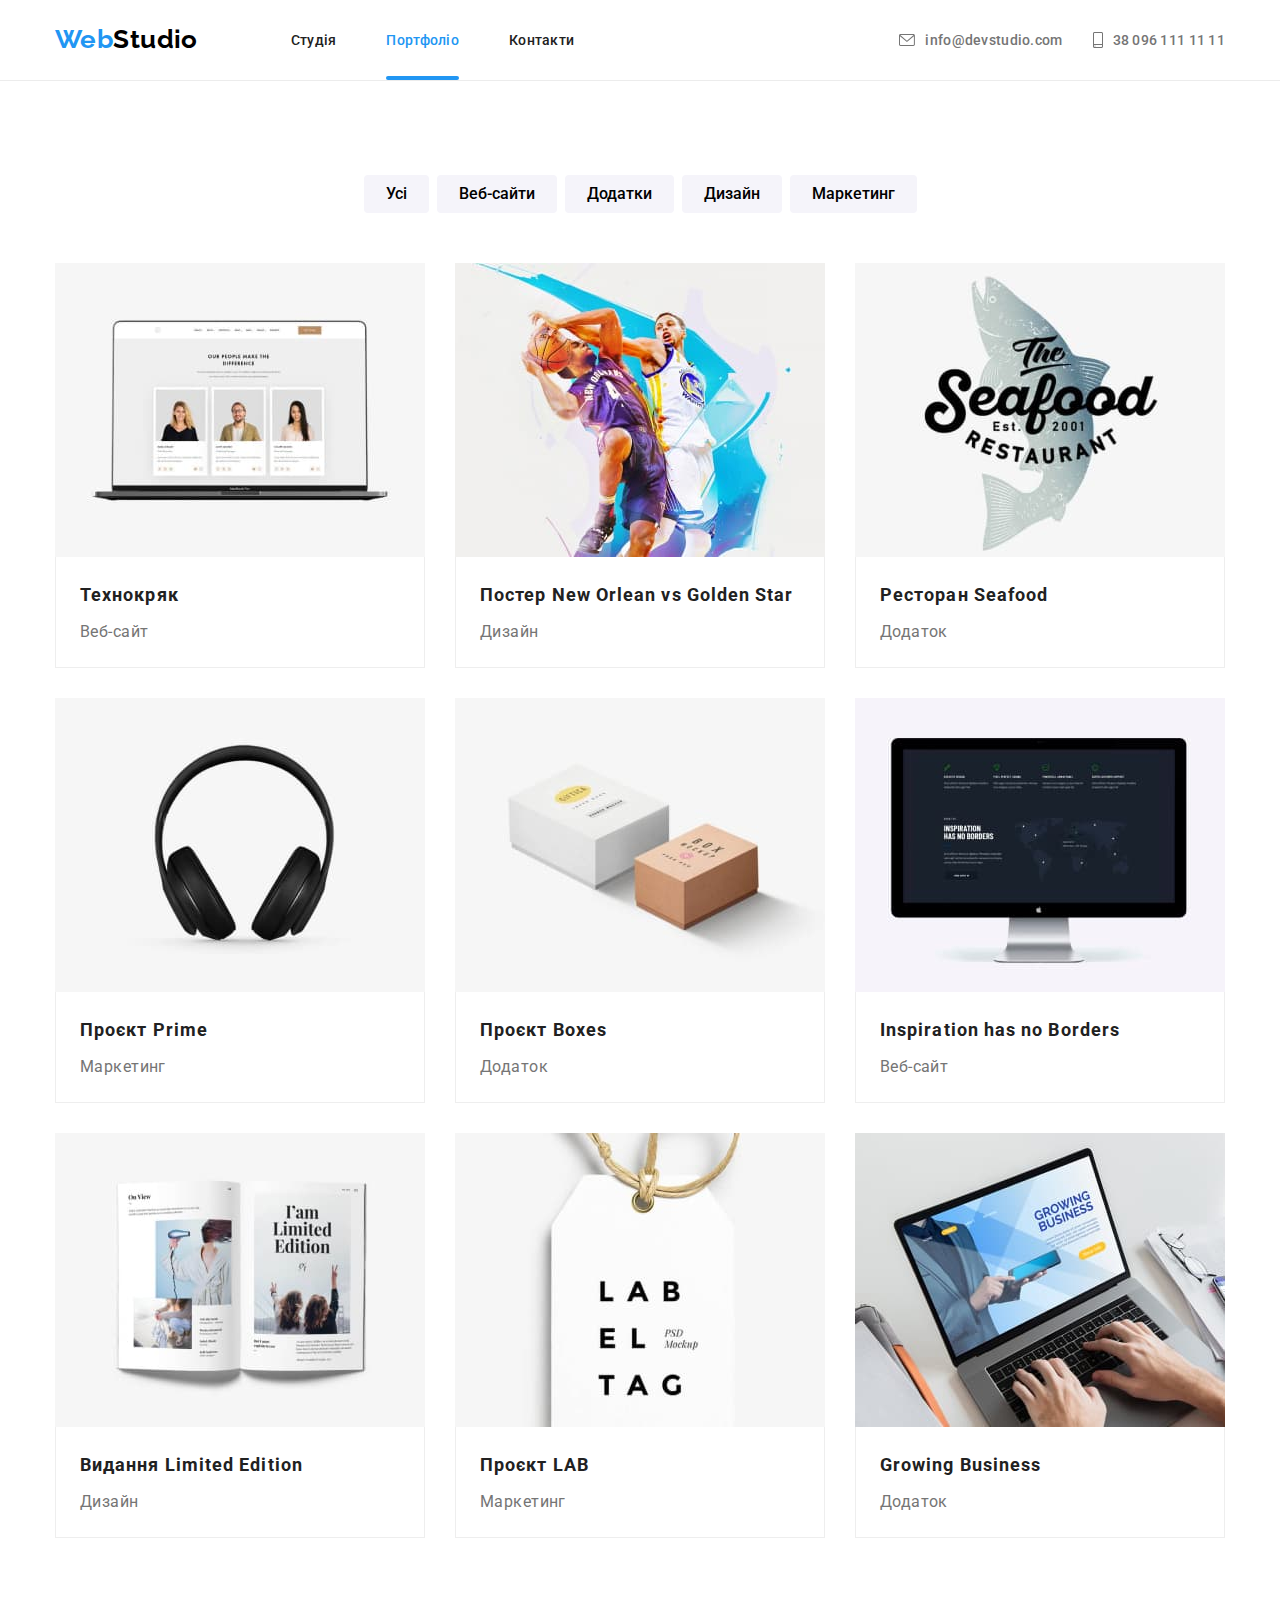
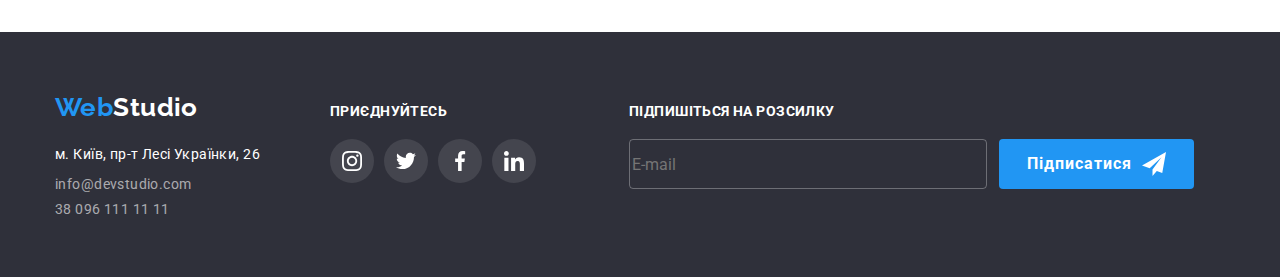
==== portfolio.html @ 1cabe2da "Initial commit" ====
<!DOCTYPE html>
<html lang="uk">
<head>
    <meta charset="UTF-8">
    <meta http-equiv="X-UA-Compatible" content="IE=edge">
    <meta name="viewport" content="width=device-width, initial-scale=1.0">
    <title>Портфоліо</title>
    <link rel="preconnect" href="https://fonts.googleapis.com" />
    <link rel="preconnect" href="https://fonts.gstatic.com" crossorigin />
    <link href="https://fonts.googleapis.com/css2?family=Raleway:wght@700&family=Roboto:wght@400;500;700;900&display=swap" rel="stylesheet" />
    <link rel="stylesheet" href="https://cdnjs.cloudflare.com/ajax/libs/modern-normalize/1.1.0/modern-normalize.css" integrity="sha512-Y0MM+V6ymRKN2zStTqzQ227DWhhp4Mzdo6gnlRnuaNCbc+YN/ZH0sBCLTM4M0oSy9c9VKiCvd4Jk44aCLrNS5Q==" crossorigin="anonymous" referrerpolicy="no-referrer" />
    <link rel="stylesheet" href="./css/styles.css" />
</head>
<body>
    <header class="header">
        <div class="container link-item">
            
            <nav class="nav">
            <a class="text" href="/"><span class="web">Web</span>Studio</a>
            <ul class="header-container">
                <li class="item"><a class="header-nav-link" href="./index.html">Студія</a>
        </li>
                <li class="item">
                    <div class="position-header">
                 <a class="header-nav-link  courrent" href="./portfolio.html">
                 Портфоліо
                 </a>
             </div>
                </li>
                <li class="item">
                 <a class="header-nav-link" href="#">
                    Контакти
                 </a>
            </li>
            </ul>
            </nav>
        
            <ul class="link-item contacts-flex">
                <li>
                <a class="contacts" href="mailto:info@devstudio.com"><svg class="header-icon" width="16" height="12">
                    <use href="./images/icons.svg#icon-envelope"></use>
                </svg> info@devstudio.com</a>
            </li>
            <li>
                <a class="contacts" href="tel:+380961111111"><svg class="header-icon" width="10"  height="16">
                    <use href="./images/icons.svg#icon-smartphone"></use>
                </svg> 38 096 111 11 11</a>
            </li>
            </ul>
        </div>
    </header>
<main>
    <section class="section">
        <div class="container">
<h1 hidden>Портфоліо</h1>
<ul class="button-list">
    <li>
        <button class="button-portfolio" type="button">
            Усі </button>
    </li>
    
    <li>
        <button class="button-portfolio" type="button">
            Веб-сайти </button>
    </li>
    
    <li>
        <button class="button-portfolio" type="button">
            Додатки </button>
    </li>

    <li>
        <button class="button-portfolio" type="button">
            Дизайн </button>
    </li>
    
    <li>
        <button class="button-portfolio" type="button">
            Маркетинг </button>
    </li>
</ul>
    
<ul class="portt">

    <li class="item-portfolio">
        <a class="item-portfolio-link" href="">
            <div class="portfolio-thumb">
        <img src="./images/port1.jpg" alt="Технокряк"  width=370  height="294">
        <p class="overlay">Ресурс пропонує комплексні пропозиції з різним рівнем функціоналу та
            сервісів. Все це дозволить відвідувачу отримати
            вичерпні відомості про компанію чи приватну особу.</p>        
    </div>
<div class="img-port">
            <h2 class="portfolio-title">Технокряк</h2>
            <p class="portfolio-paragraf">Веб-сайт</p>
</div>
        </a>
    </li>

    <li class="item-portfolio">
        <div class="portfolio-thumb">
        <a class="item-portfolio-link" href="">
        <img src="./images/port2.jpg" alt="Постер New Orlean vs Golden Star"  width=370  height="294">
        <p class="overlay">Ресурс пропонує комплексні пропозиції з різним рівнем функціоналу та
            сервісів. Все це дозволить відвідувачу отримати
            вичерпні відомості про компанію чи приватну особу.</p>        
    </div>
        <div class="img-port">
        <h2 class="portfolio-title">Постер New Orlean vs Golden Star</h2>
        <p class="portfolio-paragraf">Дизайн</p>
        </div>
    </a>
    </li>
    
    <li class="item-portfolio">
        <div class="portfolio-thumb">
        <a class="item-portfolio-link" href="">
        <img src="./images/port3.jpg" alt="Ресторан Seafood"  width=370  height="294">
        <p class="overlay">Ресурс пропонує комплексні пропозиції з різним рівнем функціоналу та
            сервісів. Все це дозволить відвідувачу отримати
            вичерпні відомості про компанію чи приватну особу.</p>        
    </div>
        <div class="img-port">
        <h2 class="portfolio-title">Ресторан Seafood</h2>
        <p class="portfolio-paragraf">Додаток</p>
    </div>
</a>
</li>
    <li class="item-portfolio">
        <div class="portfolio-thumb">
        <a class="item-portfolio-link" href="">
        <img src="./images/port4.jpg" alt="Проєкт Prime"  width=370  height="294">
        <p class="overlay">Ресурс пропонує комплексні пропозиції з різним рівнем функціоналу та
            сервісів. Все це дозволить відвідувачу отримати
            вичерпні відомості про компанію чи приватну особу. </p>        
    </div>
        <div class="img-port">
        <h2 class="portfolio-title">Проєкт Prime</h2>
        <p class="portfolio-paragraf">Маркетинг</p>
    </div>
        </a>
    </li>
    <li class="item-portfolio">
        <div class="portfolio-thumb">
        <a class="item-portfolio-link" href="">
        <img src="./images/port5.jpg" alt="Проєкт Boxes"  width=370  height="294">
        <p class="overlay">Ресурс пропонує комплексні пропозиції з різним рівнем функціоналу та
            сервісів. Все це дозволить відвідувачу отримати
            вичерпні відомості про компанію чи приватну особу. </p>        
    </div>
        <div class="img-port">
        <h2 class="portfolio-title">Проєкт Boxes</h2>
        <p class="portfolio-paragraf">Додаток</p>
    </div>
        </a>
    </li>
    <li class="item-portfolio">
        <div class="portfolio-thumb">
        <a class="item-portfolio-link" href="">
        <img src="./images/port6.jpg" alt="Inspiration has no Borders"  width=370  height="294">
        <p class="overlay">Ресурс пропонує комплексні пропозиції з різним рівнем функціоналу та
            сервісів. Все це дозволить відвідувачу отримати
            вичерпні відомості про компанію чи приватну особу.</p>        
    </div>
        <div class="img-port">
        <h2 class="portfolio-title">Inspiration has no Borders</h2>
        <p class="portfolio-paragraf">Веб-сайт</p>
</div>
</a>
    </li>
    <li class="item-portfolio">
        <div class="portfolio-thumb">
        <a class="item-portfolio-link" href="">
        <img src="./images/port7.jpg" alt="Видання Limited Edition"  width=370  height="294">
        <p class="overlay">Ресурс пропонує комплексні пропозиції з різним рівнем функціоналу та
            сервісів. Все це дозволить відвідувачу отримати
            вичерпні відомості про компанію чи приватну особу.</p>        
    </div>
        <div class="img-port">
        <h2 class="portfolio-title">Видання Limited Edition</h2>
        <p class="portfolio-paragraf">Дизайн</p>
        </div>
        </a>
    </li>
    <li class="item-portfolio">
        <div class="portfolio-thumb">
        <a class="item-portfolio-link" href="">
        <img src="./images/port8.jpg" alt="Проєкт LAB"  width=370  height="294">
        <div class="overlay">Ресурс пропонує комплексні пропозиції з різним рівнем функціоналу та
            сервісів. Все це дозволить відвідувачу отримати
            вичерпні відомості про компанію чи приватну особу.</div>        
    </div>
        <div class="img-port">
        <h2 class="portfolio-title">Проєкт LAB</h2>
        <p class="portfolio-paragraf">Маркетинг</p>
        </div>
        </a>
    </li>
    <li class="item-portfolio">
        <div class="portfolio-thumb">
        <a class="item-portfolio-link" href="">
        <img src="./images/port9.jpg" alt="Growing Business"  width=370  height="294">
        <p class="overlay">Ресурс пропонує комплексні пропозиції з різним рівнем функціоналу та
            сервісів. Все це дозволить відвідувачу отримати
            вичерпні відомості про компанію чи приватну особу.</p>        
    </div>
        <div class="img-port">
        <h2 class="portfolio-title">Growing Business</h2>
        <p class="portfolio-paragraf">Додаток</p>
        </div>
        </a>
    </li>
</ul>
</div>
    </section>

</main>
<footer class="footer-fon">
    <div class="container foter-container">
    <div class="address-wrap">
    <a href="/" class=logo-footer>
        <span class="web">Web</span><span class="studio-white">Studio</span>
    </a>
    <address>

        <ul>
            <li class="item-footer">
                <a class="footer-google" href="https://goo.gl/maps/ibuLNQxGVC2uv8bN8">м. Київ, пр-т Лесі Українки, 26</a>
            </li>
            <li class="item-footer">
                <a class="footer-text" href="mailto:info@devstudio.com">info@devstudio.com</a>
            </li>
            <li>
                <a class="footer-text" href="tel:+380961111111">38 096 111 11 11</a>
            </li>
        </ul>
      
    </address>
</div>
<div>
<p class="benefits-footer">приєднуйтесь</p>

<ul class="footer-soc-list">
    <li class="footer-soc-item">
    <a class="footer-soc-link" href="">
        <svg width="20" height="20" class="footer-soc-icon">
        <use href="./images/icons.svg#icon-instagram"></use>
        </svg>
    </a>
</li>
<li class="footer-soc-item">
    <a class="footer-soc-link" href="">
        <svg width="20" height="20" class="footer-soc-icon">
            <use href="./images/icons.svg#icon-twittericon"></use>
        </svg>
    </a>
</li>
<li class="footer-soc-item">
    <a class="footer-soc-link" href="">
        <svg width="20" height="20" class="footer-soc-icon">
            <use href="./images/icons.svg#icon-facebookicon"></use>
        </svg>
    </a>
</li>
<li class="footer-soc-item">
    <a class="footer-soc-link" href="">
        <svg width="20" height="20" class="footer-soc-icon">
            <use href="./images/icons.svg#icon-linkedinicon"></use>
        </svg>
    </a>
</li>
</ul>
</div>
<div>
<label class="label-footer">Підпишіться на розсилку</label>


    <ul class="footer-flex-input">
        <li><input class="footer-mail-input" type="text" placeholder="E-mail" name="mail" required></li>
        <li><button class="button-footer" type="button">Підписатися<svg class="icon-footer-button" width="24" height="24">
            <use href="./images/icons.svg#icon-iconsend"></use>
        </svg> </button></li>
    </ul>
</div>
</footer>
<script src="./js/modal.js"></script>
</body>
</html>
---- css/styles.css ----
:root
{
    --blue: #2196F3;
    --white: #ffffff;
    --gray: #757575;
    --footer: rgba(255, 255, 255, 0.6);
    --logo-blk: #000000;
    --fon-footer: #2F303A;
    --botton-two: #F5F4FA;
    --border: #EEEEEE;
    --icon-fill: #AFB1B8;
    --icon-footer:rgba(255, 255, 255, 0.1);
    --close: rgba(0, 0, 0, 0.1);
    

}
h1,
h2,
h3,
h4,
h5,
h6,
p 
{
    margin: 0;
}
ul
{
    list-style: none;
    margin: 0;
    padding: 0;
}
body{
    font-family: 'Roboto', sans-serif;
    font-size: 14px;
    letter-spacing: 0.03em;
    color: #212121;
    

}
img
{
    display: block;
}
button{cursor: p;}
.text 
{
    text-decoration: none;



}


.cards {
border: 1px solid var(--border);
}

.header-nav-link

{
text-decoration: none;
color:inherit ;
font-weight: 500;
line-height: 1.1428;
letter-spacing: 0.02em;
padding-top: 32px;
padding-bottom: 32px;
display: flex;
position: relative;
transition: color 250ms cubic-bezier(0.4, 0, 0.2, 1);
}





.courrent::after {
    position: absolute;
    left: 0;
    bottom: 0;
    content: '';
    width: 100%;
    height: 4px;
    background-color: var(--blue);
    border-radius: 2px;
}





.header-nav-link:hover,
.header-nav-link:focus
{
color: var(--blue);

}
.contacts:hover,
.contacts:focus
{
color: var(--blue);}





.courrent
{
    color: var(--blue);

}
.web
{
font-family: 'Raleway';
font-weight: 700;
font-size: 26px;
line-height: 1.1923;
color: var(--blue);}
.header
{
border-bottom: 1px solid #ECECEC;;
}
.nav{
display: flex;
margin-right: auto;
}
.text {
font-family: 'Raleway';
font-weight: 700;
font-size: 26px;
line-height: 1.1923;
color: var(--logo-blk);
display: flex;
margin-right: 93px;
padding-top: 24px;
padding-bottom: 25px;


}
.fon
{
    background-color: var(--botton-two);
}
.studio-white {
font-family: 'Raleway';
font-weight: 700;
font-size: 26px;
line-height: 1.1923;
color: var(--white);

}

.footer-fon
{
padding:60px 0;
background-color: var(--fon-footer);



}

.contacts
{
    font-weight: 500;
    line-height: 1.1428;
    letter-spacing: 0.02em;
    color: var(--gray);
    text-decoration: none;
    display: flex;
    align-items: center;
    padding-top: 32px;
    padding-bottom: 32px;
    transition: color 250ms cubic-bezier(0.4, 0, 0.2, 1);
}

.section.padding-zero{
padding-top: 0;    
}
.header-icon{
    margin-right: 10px;
    fill: currentColor;
}



.hero {
    font-weight: 900;
    font-size: 44px;
    line-height: 1.3636; 
    letter-spacing: 0.06em;
    text-transform: uppercase;
    color: var(--white);
    width: 696px;
    margin-left: auto;
    margin-right: auto;
    text-align: center;
    margin-bottom: 30px;
}
.color-section
{
    padding: 200px 0;
    background-image: linear-gradient(rgba(47, 48, 58, 0.4), rgba(47, 48, 58, 0.4)
    ), url(../images/imgsection.jpg);
    max-width: 1600px;
    background-repeat: no-repeat;
    background-size: cover;
    margin: 0 auto;
    }

.button-section-index
{
font-weight: 700;
font-size: 16px;
line-height: 1.875;
letter-spacing: 0.06em;
cursor: pointer;
background: var(--blue);
color: var(--white);
border-radius: 4px;
border: none;
padding: 10px 32px;
min-width: 216px;
text-align: center;
margin-left: auto;
margin-right: auto;
display: flex;
justify-content: center;
margin-bottom: 30px;
}

.third-pad
{
padding-top: 0;
}

.button-first
{
    margin-left: auto;
    margin-right: auto;
    display: flex;
    justify-content: center;
}
.item-perevagu
{
flex-basis: calc(100% - 90px)/4;
}
.paragraph-title-benefits
{
font-weight: 400;
line-height: 1.7142;


color: var(--gray);
}
.section-title-benefits
{
font-size: 14px;
line-height: 1.1428;
margin-bottom: 10px;
}
.section-title-text
{
font-size: 36px;
line-height: 1.1666;
margin-bottom: 50px;
text-align: center;
}
.section-title-text-last
{
font-size: 36px;
line-height: 1.1666;
margin-bottom: 50px;
margin-left: auto;
margin-right: auto;
text-align: center;
}


.gap-list
{
    display: flex;
    gap: 30px;
}

.box-trumb
{position: relative;

}
.box-text {
    font-weight: 700;
    line-height: calc(16 / 14);
    text-align: center;
    text-transform: uppercase;
    color: var(--white)

}

.box-block {
    position: absolute;
    left: 0;
    bottom: 0;
    display: flex;
    justify-content: center;
    align-items: center;
    width: 370px;
    height: 70px;
    background-color: rgba(47, 48, 58, 0.8);
}
    
.box-item
{
    width: calc((100% - 60px)/3);
}

.item-pers
{
    width: calc((100% - 9px)/4);
    background-color: var(--white);
    
}
.footer-google
{
font-weight: normal;
line-height: 1.7142;
color: var(--white);
text-decoration: none;
transition: color 250ms cubic-bezier(0.4, 0, 0.2, 1);
}
.item-footer {
margin-bottom: 9px;
}



.footer-text
{
        font-weight: normal;
        line-height: 0.5833;
        text-decoration: none;
        color: var(--footer);
        transition: color 250ms cubic-bezier(0.4, 0, 0.2, 1);
}
.profession-size
{
    padding-bottom: 30px;
    padding-top: 30px;
    
}
.section-name
{
font-weight: 500;
font-size: 16px;
line-height: 1.1875;
margin-bottom: 10px; 
text-align: center;
}
.profession
{
font-size: 16px;
line-height: 1.1875;
color: var(--gray);
text-align: center;
margin-bottom: 16px;
}
.team-list-icon{
    display: flex;
    justify-content: center;
    gap: 10px;

}
.team-icon-item{
    width: 44px;
    height: 44px;
}
.team-link-icon{
    width: 100%;
    height: 100%;
    display: flex;
    justify-content: center;
    align-items: center;
    color: var(--icon-fill);
    border-radius: 50%;
    background-color: transparent;
    transition: fill 250ms cubic-bezier(0.4, 0, 0.2, 1), background-color 250ms cubic-bezier(0.4, 0, 0.2, 1);

}
.team-link-icon:hover, 
.team-link-icon:focus
{
color: var(--white);
background-color: var(--blue);
}
.team-icon{
    fill: currentColor;
}
.button-portfolio {
font-family: inherit;
cursor: pointer;
font-weight: 500;
font-size: 16px;
line-height: 1.625;
background: var(--botton-two);
border: none;
padding: 6px 22px;
text-align: center;
border-radius: 4px;
transition: color 250ms cubic-bezier(0.4, 0, 0.2, 1), background-color 250ms cubic-bezier(0.4, 0, 0.2, 1);
}
.button-portfolio:hover,
.button-portfolio:focus
{
background-color: var(--blue);
color: var(--white);
box-shadow: 0px 3px 1px rgba(0, 0, 0, 0.1), 0px 1px 2px rgba(0, 0, 0, 0.08), 0px 2px 2px rgba(0, 0, 0, 0.12);
}
.portfolio-title {
font-size: 18px;
line-height: 2;
letter-spacing: 0.06em;
margin-bottom: 4px;
}
.portfolio-paragraf {
    font-weight: 400;
    font-size: 16px;
    line-height: 1.875;
    color: var(--gray); 
}
.item-portfolio-link
{
display: block;
text-decoration: none;
color: inherit;
}
.item-portfolio-link:hover,
.item-portfolio-link:focus
{
    box-shadow: 0px 1px 1px rgba(0, 0, 0, 0.12), 0px 4px 4px rgba(0, 0, 0, 0.06), 1px 4px 6px rgba(0, 0, 0, 0.16);
}
.portfolio-thumb {
    position: relative;
    overflow: hidden;
}

.item-portfolio:hover .overlay {
    transform: translateY(0);
}


.overlay {
    content: "";
    position: absolute;
    width: 100%;
    height: 100%;
    top: 0;
    left: 0;
    padding: 63px 44px;
    font-size: 18px;
    line-height: 1.55;
    background-color: rgba(33, 150, 243, 0.9);
    transform: translateY(+100%);
    transition: transform 250ms cubic-bezier(0.4, 0, 0.2, 1);
    color: var(--white);
}

.hero-last-section {
font-size: 36px;
line-height: 1.1666;
text-align: center;
margin-bottom: 50px;

}
.clien-list {
    display: flex;
    gap: 30px;
}
.clien-item {
    width: 170px;
    height: 92px;
}
.link-clien {
    width: 100%;
    height: 100%;
    display: flex;
    justify-content: center;
    align-items: center;
    border: 1px solid var(--icon-fill);
    border-radius: 4px;
    color: var(--icon-fill); 
    transition: fill 250ms cubic-bezier(0.4, 0, 0.2, 1);
    transition: border-color 250ms cubic-bezier(0.4, 0, 0.2, 1);
}
.link-clien:hover,
.link-clien:focus
{
    color: var(--blue);
    border-color: var(--blue);
}
.icon-client {
    fill: currentColor;

}


address
{
    font-style: normal;
}
.container
{
width: 1200px;
padding-left: 15px;
padding-right: 15px;
margin: 0 auto;


}
.section
{
padding-top: 94px;
padding-bottom: 94px; 
}
.img-port
{
    padding: 20px 24px;
    border: 1px solid var(--border);
    border-top: none;
}

.portt {
    display: flex;
    gap: 30px;
    flex-wrap: wrap;
}
.item-portfolio {
    width: calc((100% - 60px)/3);
    transition: box-shadow 250ms cubic-bezier(0.4, 0, 0.2, 1);
 }
    
.section-paragraph
{
    display: flex;
    gap: 30px;

}
.icon-wrap{
    
    height: 120px;
    background-color:var(--botton-two);
    border-radius: 4px;
    display: flex;
    justify-content: center;
    align-items: center;
    margin-bottom: 30px;
}
.button-list
{
    display: flex;
    margin-bottom: 50px;
    gap:8px;
    justify-content: center;
}



.link-item
{
    display: flex;
}
.header-container
{
    gap: 50px;
    display: flex;
    text-align: center;
    

}

.contacts-flex
{
    
    gap: 30px;
}
.logo-footer
{
    display: block;
    margin-bottom: 20px;
    text-decoration: none;

}
.footer-google:hover
{
    color: var(--blue);
}
.footer-text:hover
{
    color: var(--blue);

}

.footer-soc-item {
    width: 44px;
    height: 44px;

}
.footer-soc-link {
width: 100%;
height: 100%;
display: flex;
justify-content: center;
align-items: center;
border-radius: 50%;
background-color: var(--icon-footer);
transition: fill 250ms cubic-bezier(0.4, 0, 0.2, 1), background-color 250ms cubic-bezier(0.4, 0, 0.2, 1);

}

.footer-soc-link:hover,
.footer-soc-link:focus
{
    background-color: var(--blue);
}

.footer-soc-icon {
    fill: var(--white);

}
.footer-soc-list
{
    display: flex;
    gap: 10px;
    justify-content: center;

}
.foter-container
{
    display: flex;
    align-items: baseline;
}
.benefits-footer
{
font-weight: 700;
line-height: calc(16 / 14);
text-transform: uppercase;
color: var(--white);
margin-bottom: 20px;

}
.address-wrap
{
    margin-right: 70px;

}
.label-footer
{
    font-weight: 700;
    line-height: calc(16 / 14);
    text-transform: uppercase;
    color: var(--white);
    margin-bottom: 20px;
    margin-left: 93px;
}
.footer-flex-input
{
    
    display: flex;
    gap: 12px;
    justify-content: center;
align-items: center;
margin-left: 93px;
}
.button-footer
{
    padding: 10px 28px;
background-color: var(--blue);
border: none;
border-radius: 4px;
color: var(--white);
display: flex;
justify-content: center;
cursor: pointer;
align-items: center;
font-weight: 700;
font-size: 16px;
line-height: calc(30 / 16);
gap: 10px;
letter-spacing: 0.06em;
}

.footer-mail-input
{

width: 358px;
height: 50px;
border: 1px solid rgba(255, 255, 255, 0.3);
border-radius: 4px;
background-color: transparent;
font-size: 16px;
line-height: calc(20 / 16);
align-items: center;

}
.icon-footer-button
{
    fill: var(--white);
justify-content: center;

}
.backdrop
{
    position: fixed;
    top: 0;
    left: 0;
    width: 100%;
    height: 100%;
    background-color: rgba(0, 0, 0, 0.2);
    opacity: 1;
    transition: opacity 250ms cubic-bezier(0.4, 0, 0.2, 1);

}
.modal 
{
width: 528px;
padding: 40px;
min-height: 581px;
background-color: #fff;
border-radius: 1px;
position: absolute;
top: 50%;
left: 50%;
border-radius: 4px;
box-shadow: 0px 1px 3px rgba(0, 0, 0, 0.12), 0px 1px 1px rgba(0, 0, 0, 0.14), 0px 2px 1px rgba(0, 0, 0, 0.2);
transform: translate(-50%, -50%) scale(1);
transition: transform 250ms cubic-bezier(0.4, 0, 0.2, 1);
}
.backdrop.is-hidden {
    opacity: 0;
    pointer-events: none;
}
.is-hidden
{
opacity: 0;
pointer-events: none;
visibility: 0;
}
.backdrop.is-hidden .modal {
    transform: translate(-50%, -50%) scale(0.5);
}

    .modal-close {
        position: absolute;
        top: 8px;
        right: 8px;
        width: 30px;
        height: 30px;
        background-color: var(--white);
        border-radius: 50%;;
        cursor: pointer;
        border: 1px solid var(--close);
        transition: border 250ms cubic-bezier(0.4, 0, 0.2, 1),
            color 250ms cubic-bezier(0.4, 0, 0.2, 1);
    }
    
    .modal-close:hover,
    .modal-close:focus {
        border: 1px solid var(--blue);
        color: var(--blue);
}
.icon-modal:hover,
.icon-modal:focus
{
    fill: var(--blue);
}
.icon-modal:focus{
    transition: transform 250ms cubic-bezier(0.4, 0, 0.2, 1);
}
.modal-title {

font-weight: 700;
font-size: 20px;
line-height: calc (23 / 20);
text-align: center;
margin-bottom: 12px;
}
.modal-form {

}
.modal-input {
    width: 100%;
    height: 40px;
    border-radius: 4px;
    border: 1px solid rgba(33, 33, 33, 0.2);
    margin-bottom: 10px;
    font-size: 16px;

}
.modal-input:hover,
.modal-input:focus {
    border: 1px solid var(--blue);
}
.textarea:hover,
.textarea:focus
{
    border: 1px solid var(--blue);}

.textarea {
    width: 100%;
    border-radius: 4px;
    border: 1px solid rgba(33, 33, 33, 0.2);
    padding: 12px 16px;
    font-size: 12px;
line-height: calc(16 / 12);
letter-spacing: 0.01em;
color: rgba(117, 117, 117, 0.5);
margin-bottom: 20px;
}
.modal-agreement{
    margin-bottom: 30px;
}

.modal-headlines
{

}
label {
  display: flex;
  flex-direction: column;
  margin-bottom: 4px;
}

.modal-input::placeholder
{
    
}
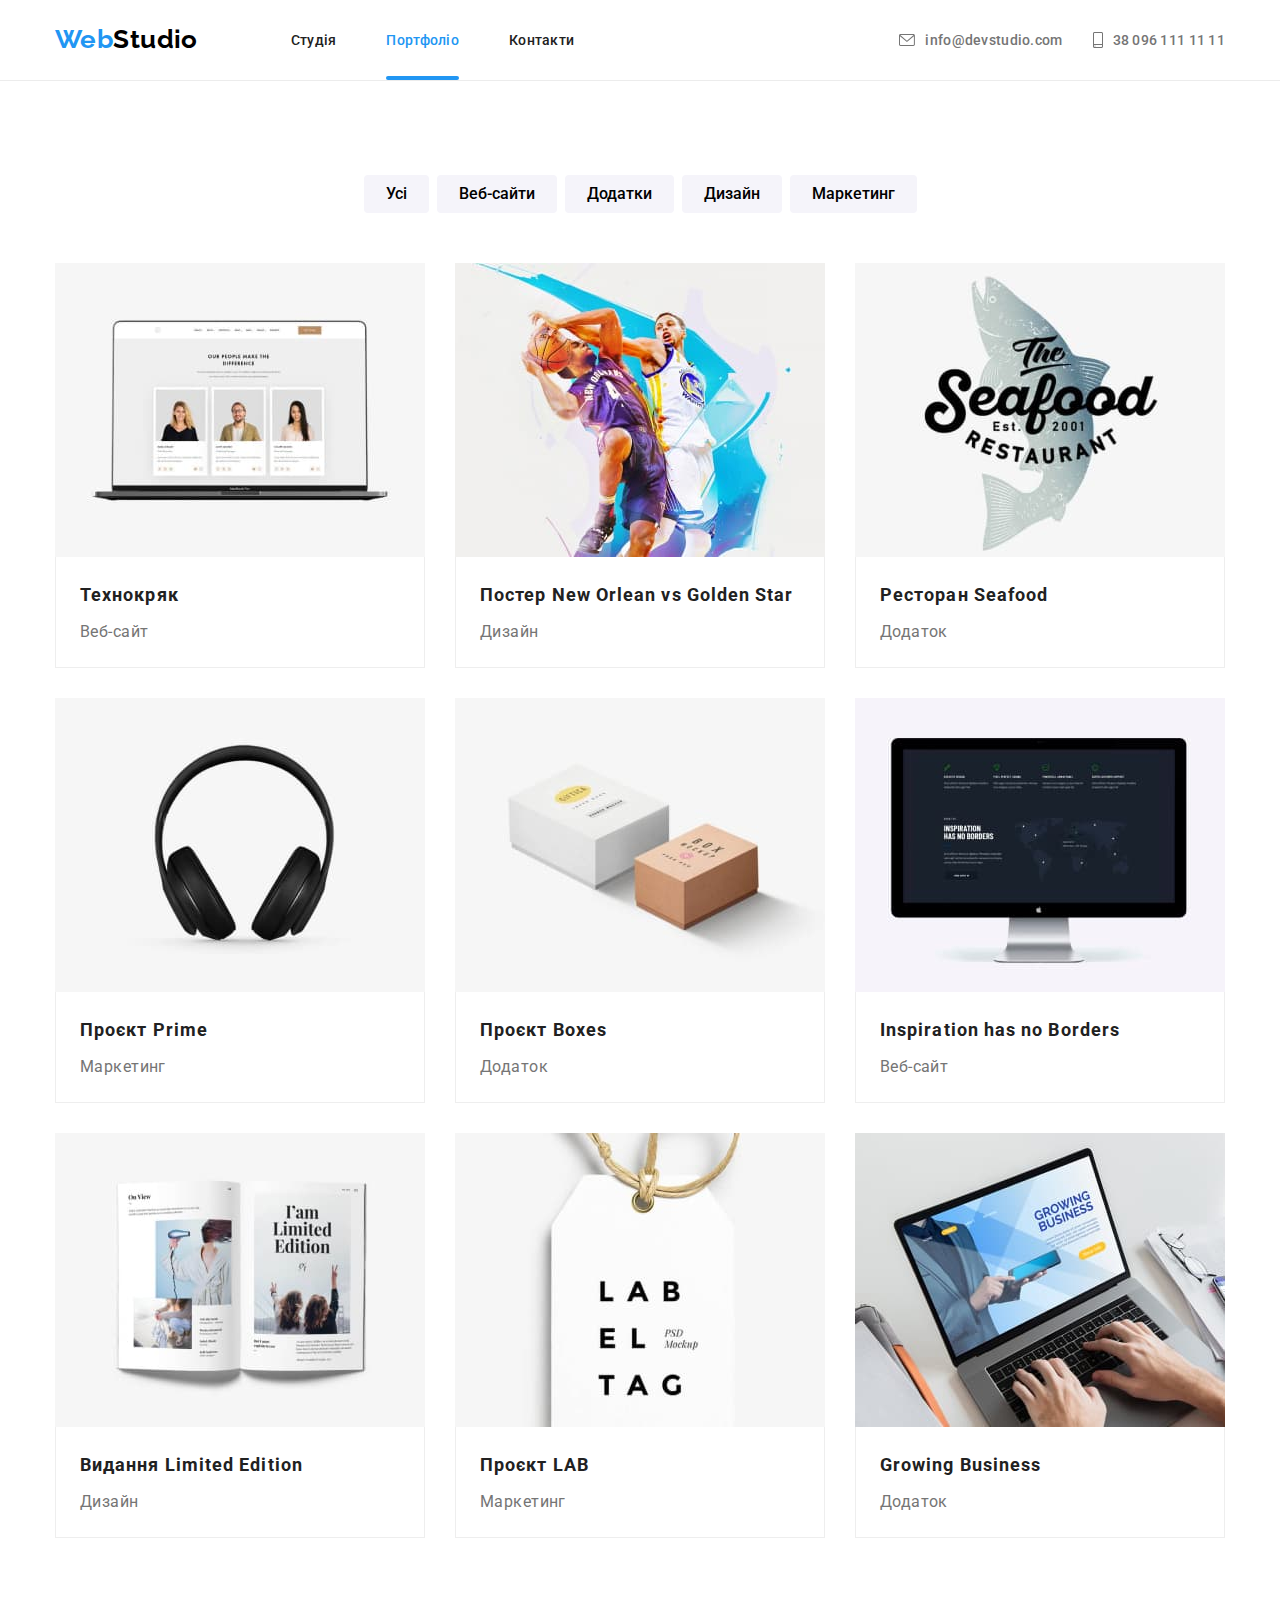
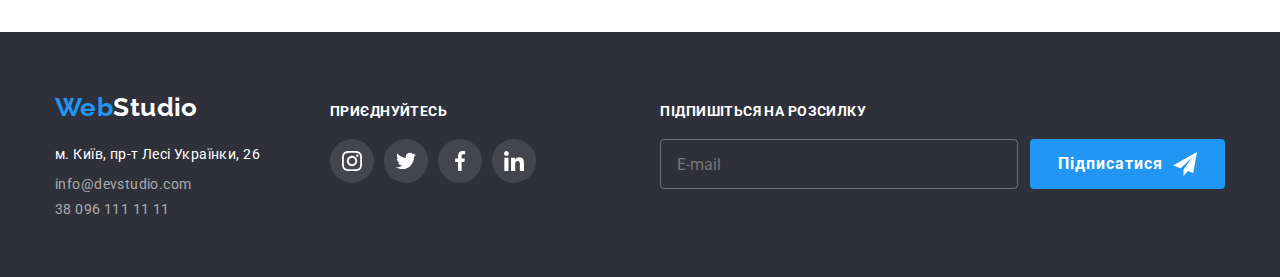
==== commit 5c770045: "a" ====
--- a/portfolio.html
+++ b/portfolio.html
@@ -99,60 +99,60 @@
 
     <li class="item-portfolio">
         <div class="portfolio-thumb">
-        <a class="item-portfolio-link" href="">
+        <a class="item-portfolio-link" href="/">
         <img src="./images/port2.jpg" alt="Постер New Orlean vs Golden Star"  width=370  height="294">
         <p class="overlay">Ресурс пропонує комплексні пропозиції з різним рівнем функціоналу та
             сервісів. Все це дозволить відвідувачу отримати
             вичерпні відомості про компанію чи приватну особу.</p>        
+        </a>
     </div>
         <div class="img-port">
         <h2 class="portfolio-title">Постер New Orlean vs Golden Star</h2>
         <p class="portfolio-paragraf">Дизайн</p>
         </div>
-    </a>
-    </li>
-    
-    <li class="item-portfolio">
-        <div class="portfolio-thumb">
-        <a class="item-portfolio-link" href="">
+    </li>
+    
+    <li class="item-portfolio">
+        <div class="portfolio-thumb">
+        <a class="item-portfolio-link" href="/">
         <img src="./images/port3.jpg" alt="Ресторан Seafood"  width=370  height="294">
         <p class="overlay">Ресурс пропонує комплексні пропозиції з різним рівнем функціоналу та
             сервісів. Все це дозволить відвідувачу отримати
             вичерпні відомості про компанію чи приватну особу.</p>        
+        </a>
     </div>
         <div class="img-port">
         <h2 class="portfolio-title">Ресторан Seafood</h2>
         <p class="portfolio-paragraf">Додаток</p>
     </div>
-</a>
-</li>
-    <li class="item-portfolio">
-        <div class="portfolio-thumb">
-        <a class="item-portfolio-link" href="">
+</li>
+    <li class="item-portfolio">
+        <div class="portfolio-thumb">
+        <a class="item-portfolio-link" href="/">
         <img src="./images/port4.jpg" alt="Проєкт Prime"  width=370  height="294">
         <p class="overlay">Ресурс пропонує комплексні пропозиції з різним рівнем функціоналу та
             сервісів. Все це дозволить відвідувачу отримати
-            вичерпні відомості про компанію чи приватну особу. </p>        
+            вичерпні відомості про компанію чи приватну особу. </p> 
+        </a>
     </div>
         <div class="img-port">
         <h2 class="portfolio-title">Проєкт Prime</h2>
         <p class="portfolio-paragraf">Маркетинг</p>
     </div>
-        </a>
-    </li>
-    <li class="item-portfolio">
-        <div class="portfolio-thumb">
-        <a class="item-portfolio-link" href="">
+    </li>
+    <li class="item-portfolio">
+        <div class="portfolio-thumb">
+        <a class="item-portfolio-link" href="/">
         <img src="./images/port5.jpg" alt="Проєкт Boxes"  width=370  height="294">
         <p class="overlay">Ресурс пропонує комплексні пропозиції з різним рівнем функціоналу та
             сервісів. Все це дозволить відвідувачу отримати
             вичерпні відомості про компанію чи приватну особу. </p>        
+        </a>
     </div>
         <div class="img-port">
         <h2 class="portfolio-title">Проєкт Boxes</h2>
         <p class="portfolio-paragraf">Додаток</p>
     </div>
-        </a>
     </li>
     <li class="item-portfolio">
         <div class="portfolio-thumb">
@@ -175,26 +175,26 @@
         <p class="overlay">Ресурс пропонує комплексні пропозиції з різним рівнем функціоналу та
             сервісів. Все це дозволить відвідувачу отримати
             вичерпні відомості про компанію чи приватну особу.</p>        
+        </a>
     </div>
         <div class="img-port">
         <h2 class="portfolio-title">Видання Limited Edition</h2>
         <p class="portfolio-paragraf">Дизайн</p>
         </div>
-        </a>
     </li>
     <li class="item-portfolio">
         <div class="portfolio-thumb">
         <a class="item-portfolio-link" href="">
         <img src="./images/port8.jpg" alt="Проєкт LAB"  width=370  height="294">
-        <div class="overlay">Ресурс пропонує комплексні пропозиції з різним рівнем функціоналу та
-            сервісів. Все це дозволить відвідувачу отримати
-            вичерпні відомості про компанію чи приватну особу.</div>        
+        <p class="overlay">Ресурс пропонує комплексні пропозиції з різним рівнем функціоналу та
+            сервісів. Все це дозволить відвідувачу отримати
+            вичерпні відомості про компанію чи приватну особу.</p>        
+        </a>
     </div>
         <div class="img-port">
         <h2 class="portfolio-title">Проєкт LAB</h2>
         <p class="portfolio-paragraf">Маркетинг</p>
         </div>
-        </a>
     </li>
     <li class="item-portfolio">
         <div class="portfolio-thumb">
@@ -203,12 +203,12 @@
         <p class="overlay">Ресурс пропонує комплексні пропозиції з різним рівнем функціоналу та
             сервісів. Все це дозволить відвідувачу отримати
             вичерпні відомості про компанію чи приватну особу.</p>        
+        </a>
     </div>
         <div class="img-port">
         <h2 class="portfolio-title">Growing Business</h2>
         <p class="portfolio-paragraf">Додаток</p>
         </div>
-        </a>
     </li>
 </ul>
 </div>
@@ -234,13 +234,11 @@
                 <a class="footer-text" href="tel:+380961111111">38 096 111 11 11</a>
             </li>
         </ul>
-      
+    </div>
     </address>
-</div>
-<div>
-<p class="benefits-footer">приєднуйтесь</p>
-
-<ul class="footer-soc-list">
+    <div>
+    <p class="benefits-footer">приєднуйтесь</p>
+    <ul class="footer-soc-list">
     <li class="footer-soc-item">
     <a class="footer-soc-link" href="">
         <svg width="20" height="20" class="footer-soc-icon">
@@ -271,17 +269,17 @@
 </li>
 </ul>
 </div>
-<div>
-<label class="label-footer">Підпишіться на розсилку</label>
-
-
-    <ul class="footer-flex-input">
-        <li><input class="footer-mail-input" type="text" placeholder="E-mail" name="mail" required></li>
-        <li><button class="button-footer" type="button">Підписатися<svg class="icon-footer-button" width="24" height="24">
-            <use href="./images/icons.svg#icon-iconsend"></use>
-        </svg> </button></li>
-    </ul>
-</div>
+<form class="form-footer-input">
+        
+    <p class="label-footer">Підпишіться на розсилку</p>
+    <div class="input-flex">
+    <input class="footer-mail-input" type="text" placeholder="E-mail" name="mail-footer" required>
+            <button class="button-footer" type="button">Підписатися<svg class="icon-footer-button" width="24" height="24">
+                <use href="./images/icons.svg#icon-iconsend"></use>
+            </svg> 
+        </button>
+    </div>
+</form>
 </footer>
 <script src="./js/modal.js"></script>
 </body>
--- a/css/styles.css
+++ b/css/styles.css
@@ -46,11 +46,11 @@
 .text 
 {
     text-decoration: none;
-
-
-
-}
-
+}
+:active, :hover, :focus {
+    outline: 0;
+    outline-offset: 0;
+}
 
 .cards {
 border: 1px solid var(--border);
@@ -153,7 +153,7 @@
 
 .footer-fon
 {
-padding:60px 0;
+padding: 60px 0;
 background-color: var(--fon-footer);
 
 
@@ -658,17 +658,22 @@
     text-transform: uppercase;
     color: var(--white);
     margin-bottom: 20px;
-    margin-left: 93px;
-}
-.footer-flex-input
-{
-    
-    display: flex;
+
+}
+
+.form-footer-input
+{
+margin-left: auto;
+
+}
+.input-flex
+{
+    display: flex;
+    justify-content: center;
+    align-items: center;
     gap: 12px;
-    justify-content: center;
-align-items: center;
-margin-left: 93px;
-}
+}
+
 .button-footer
 {
     padding: 10px 28px;
@@ -698,8 +703,17 @@
 font-size: 16px;
 line-height: calc(20 / 16);
 align-items: center;
-
-}
+justify-content: center;
+padding-left: 16px;
+color: var(--white);
+}
+.footer-mail-input::placeholder
+{
+font-size: 16px;
+
+
+}
+
 .icon-footer-button
 {
     fill: var(--white);
@@ -771,6 +785,7 @@
 {
     fill: var(--blue);
 }
+
 .icon-modal:focus{
     transition: transform 250ms cubic-bezier(0.4, 0, 0.2, 1);
 }
@@ -790,21 +805,35 @@
     height: 40px;
     border-radius: 4px;
     border: 1px solid rgba(33, 33, 33, 0.2);
-    margin-bottom: 10px;
-    font-size: 16px;
-
-}
+    background-color: transparent;
+    padding-left: 42px;
+    transition: border 250ms cubic-bezier(0.4, 0, 0.2, 1), fill 250ms cubic-bezier(0.4, 0, 0.2, 1);
+}
+    .modal-input::placeholder
+    {
+font-size: 12px;
+    }
+
+
 .modal-input:hover,
 .modal-input:focus {
-    border: 1px solid var(--blue);
-}
-.textarea:hover,
-.textarea:focus
-{
-    border: 1px solid var(--blue);}
+    border-color: var(--blue);
+}
+.modal-input:focus + .modal-icon
+{
+    fill: var(--blue);
+}
+
+
+
+.textarea:focus,
+.textarea:hover
+{
+    border-color:var(--blue);}
 
 .textarea {
     width: 100%;
+    height: 120px;
     border-radius: 4px;
     border: 1px solid rgba(33, 33, 33, 0.2);
     padding: 12px 16px;
@@ -813,22 +842,124 @@
 letter-spacing: 0.01em;
 color: rgba(117, 117, 117, 0.5);
 margin-bottom: 20px;
-}
-.modal-agreement{
-    margin-bottom: 30px;
-}
-
-.modal-headlines
-{
-
-}
-label {
-  display: flex;
-  flex-direction: column;
-  margin-bottom: 4px;
+resize: none;
+transition: border 250ms cubic-bezier(0.4, 0, 0.2, 1);
+color: #303030;
+
+}
+
+.input-label
+{
+    font-size: 12px;
+    display: block;
+    position: relative;
+    transition: border 250ms cubic-bezier(0.4, 0, 0.2, 1);
+    
+}
+.input-label span {
+    display: block;
+
+margin-bottom: 4px;
+font-weight: 400;
+letter-spacing: 0.01em;
+color: var(--gray)
+
+
 }
 
 .modal-input::placeholder
 {
-    
+    font-size: 16px;
+}
+.modal-icon{
+    position: absolute;
+    left: 12px;
+    top: 50%;
+    transform: translateY(-50%);
+}
+.input-wrap{
+    position: relative;
+    margin-bottom: 10px;
+    
+}
+.link-modal
+{
+    color: var(--blue);
+margin-left: 3px;
+line-height: calc(24 / 14);
+
+-webkit-text-decoration-style: underline;
+text-decoration-style: underline;
+text-underline-offset: 3px;
+}
+.button-modal
+{
+    text-align: center;
+    padding: 10px 52px;
+    text-align: center;
+    margin-left: auto;
+    margin-right: auto;
+    display: flex;
+    justify-content: center;
+    min-width: 200px;
+    cursor: pointer;
+    background: var(--blue);
+    color: var(--white);
+    font-weight: 700;
+    font-size: 16px;
+    line-height: calc(30 / 16);
+    border: none;
+    border-radius: 4px;
+    display: flex;
+    align-items: center;
+    text-align: center;
+    letter-spacing: 0.06em;
+    margin-top: 30px;
+    
+}
+
+
+
+
+.check-text span {
+    width: 16px;
+    height: 15px;
+    border: 2px solid var(--logo-blk);
+    margin-right: 7px;
+    border-radius: 2px;
+    display: flex;
+    align-items: center;
+    justify-content: center;
+    fill: transparent;
+}
+
+.hide{
+-webkit-appearance: none;
+-moz-appearance: none;
+appearance: none;
+}
+
+.check-text {
+    
+    font-size: 14px;
+    display: flex;
+    align-items: center;
+    color: var(--gray);
+justify-content: center;
+}
+    
+    
+    .modal-check:checked + .check-text span {
+        background-color: var(--blue);
+        border: none;
+        fill: var(--white);
+    }
+.modal-field
+{
+display: flex;
+
+}
+
+..modal-check:checked + .check-icon {
+    background-color: #2196F3;
 }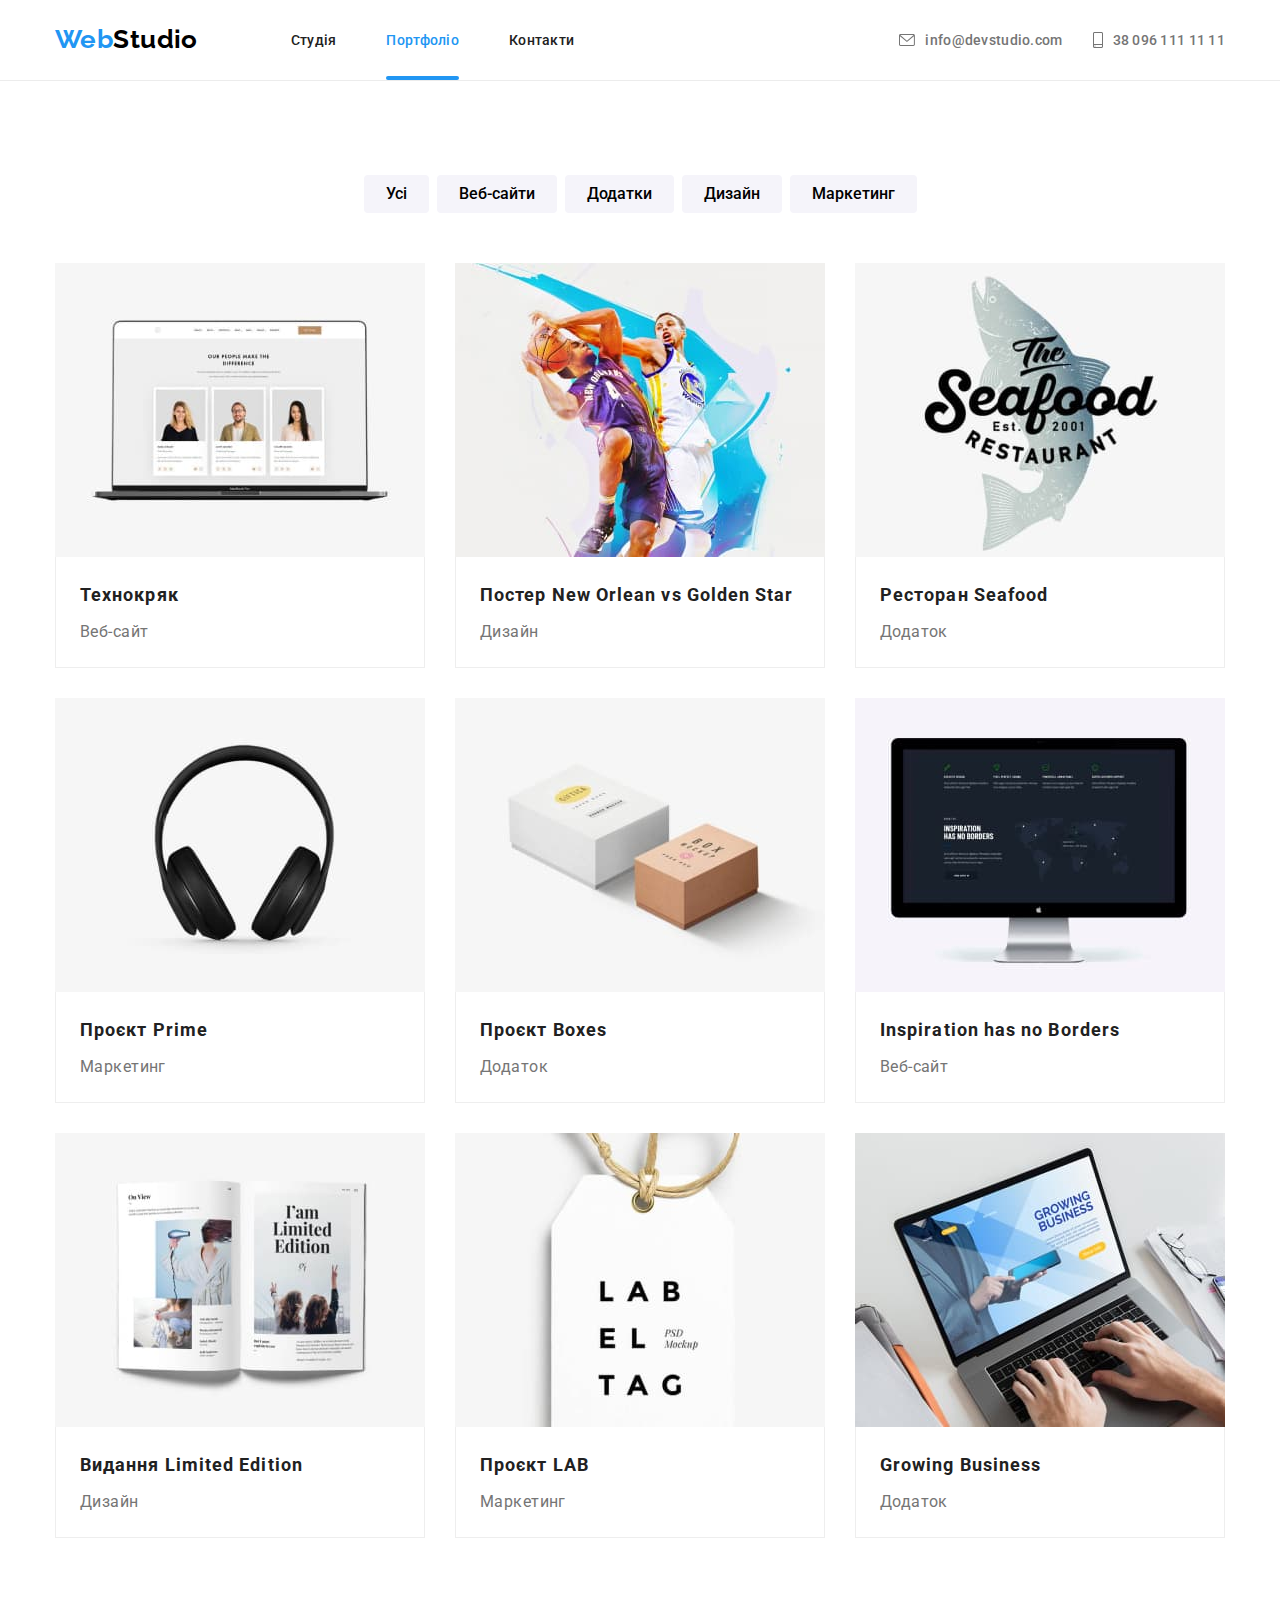
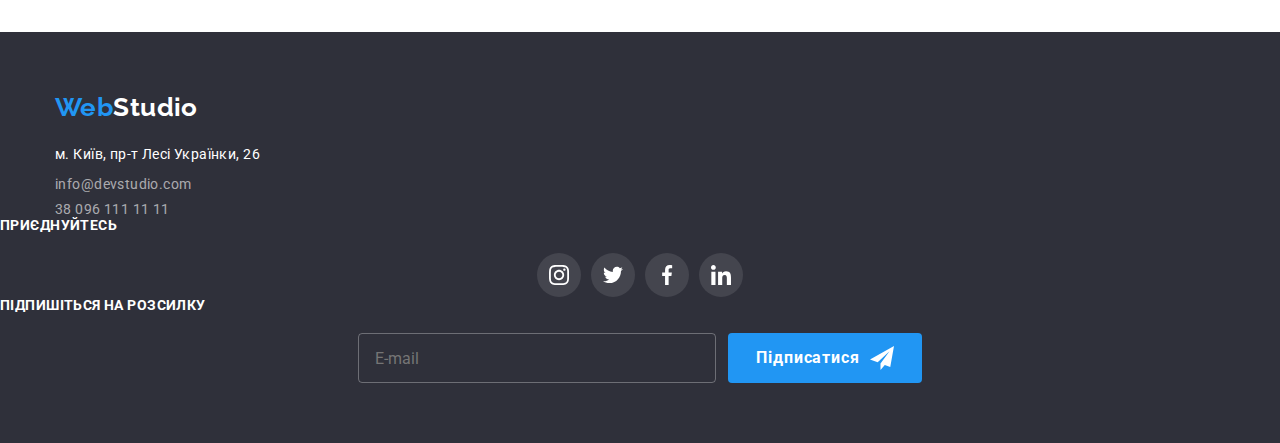
==== commit 6056c2de: "rrrr" ====
--- a/portfolio.html
+++ b/portfolio.html
@@ -161,12 +161,12 @@
         <p class="overlay">Ресурс пропонує комплексні пропозиції з різним рівнем функціоналу та
             сервісів. Все це дозволить відвідувачу отримати
             вичерпні відомості про компанію чи приватну особу.</p>        
+        </a>
     </div>
         <div class="img-port">
         <h2 class="portfolio-title">Inspiration has no Borders</h2>
         <p class="portfolio-paragraf">Веб-сайт</p>
 </div>
-</a>
     </li>
     <li class="item-portfolio">
         <div class="portfolio-thumb">
@@ -218,25 +218,25 @@
 <footer class="footer-fon">
     <div class="container foter-container">
     <div class="address-wrap">
+        
     <a href="/" class=logo-footer>
         <span class="web">Web</span><span class="studio-white">Studio</span>
     </a>
     <address>
-
-        <ul>
-            <li class="item-footer">
-                <a class="footer-google" href="https://goo.gl/maps/ibuLNQxGVC2uv8bN8">м. Київ, пр-т Лесі Українки, 26</a>
-            </li>
-            <li class="item-footer">
-                <a class="footer-text" href="mailto:info@devstudio.com">info@devstudio.com</a>
-            </li>
-            <li>
-                <a class="footer-text" href="tel:+380961111111">38 096 111 11 11</a>
-            </li>
-        </ul>
+    <ul>
+        <li class="item-footer">
+            <a class="footer-google" href="https://goo.gl/maps/ibuLNQxGVC2uv8bN8">м. Київ, пр-т Лесі Українки, 26</a>
+        </li>
+        <li class="item-footer">
+            <a class="footer-text" href="mailto:info@devstudio.com">info@devstudio.com</a>
+        </li>
+        <li>
+            <a class="footer-text" href="tel:+380961111111">38 096 111 11 11</a>
+        </li>
+    </ul>  
     </div>
     </address>
-    <div>
+</div>
     <p class="benefits-footer">приєднуйтесь</p>
     <ul class="footer-soc-list">
     <li class="footer-soc-item">
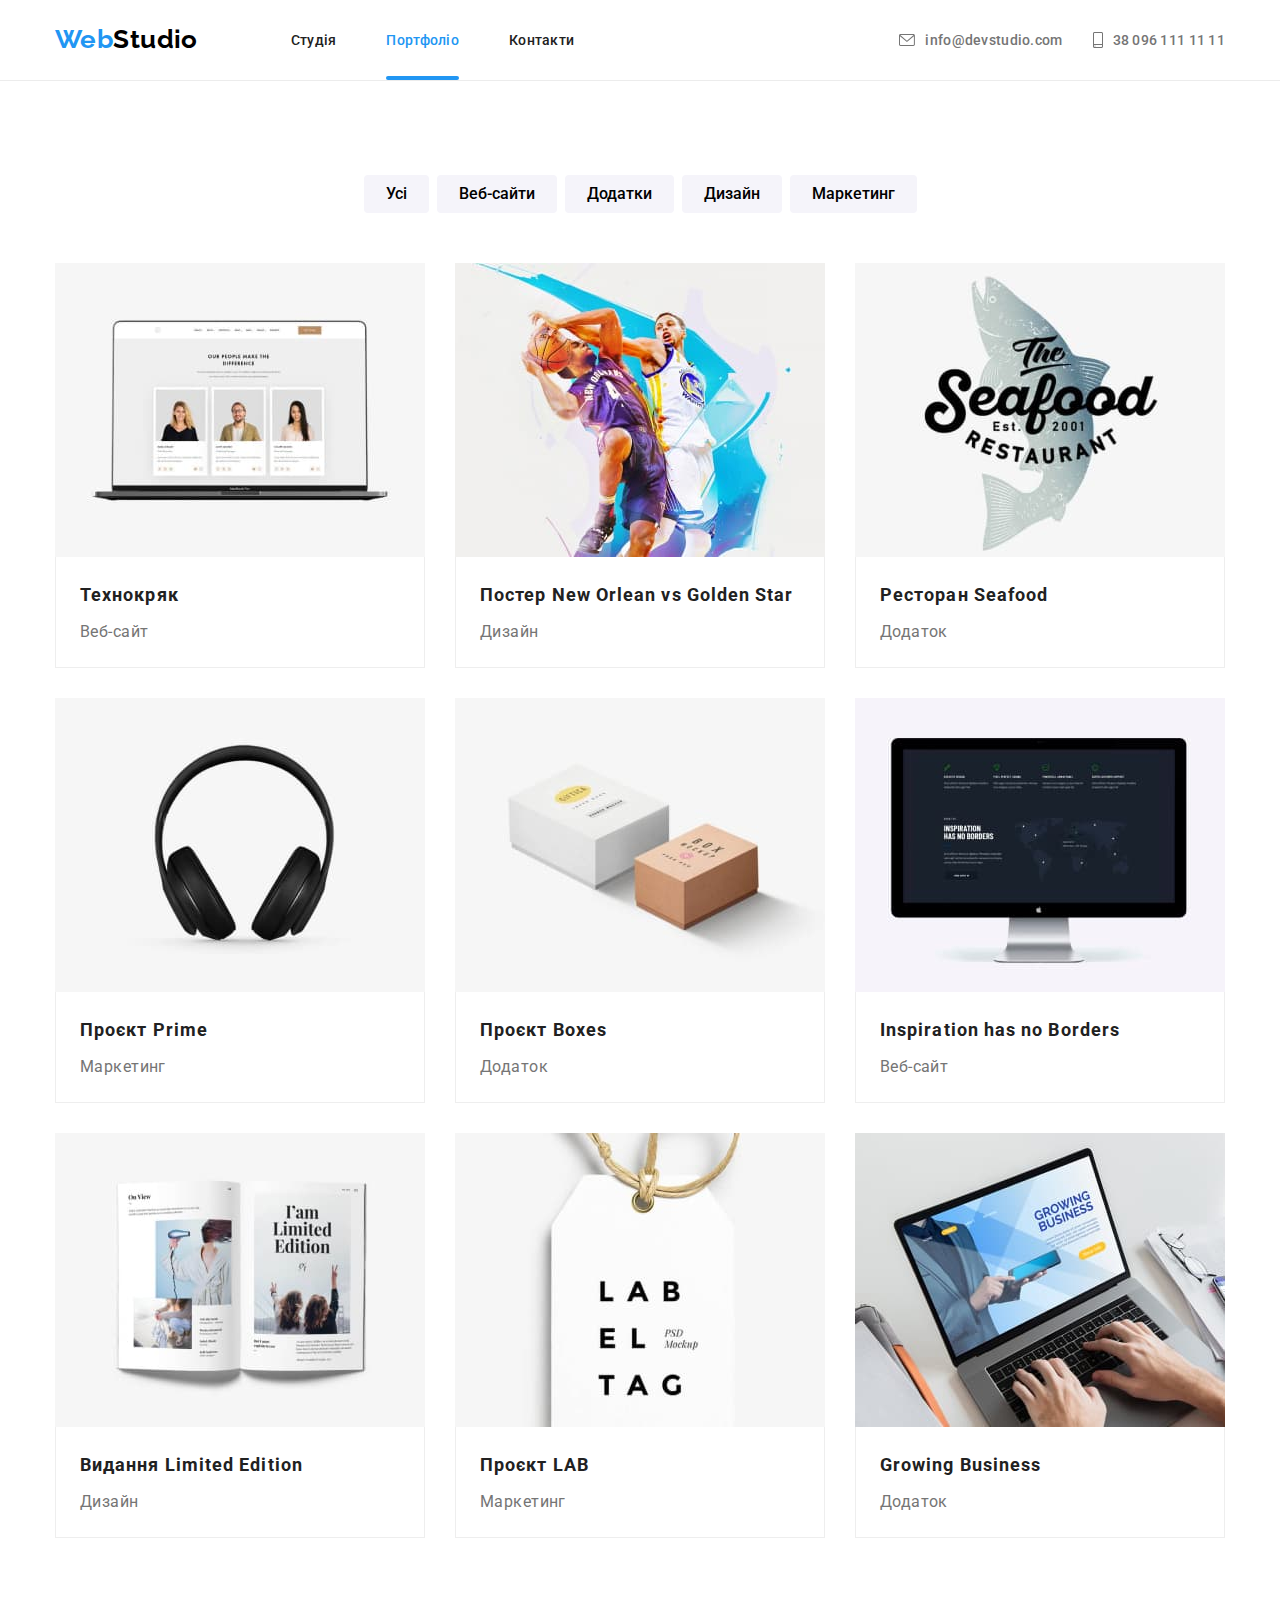
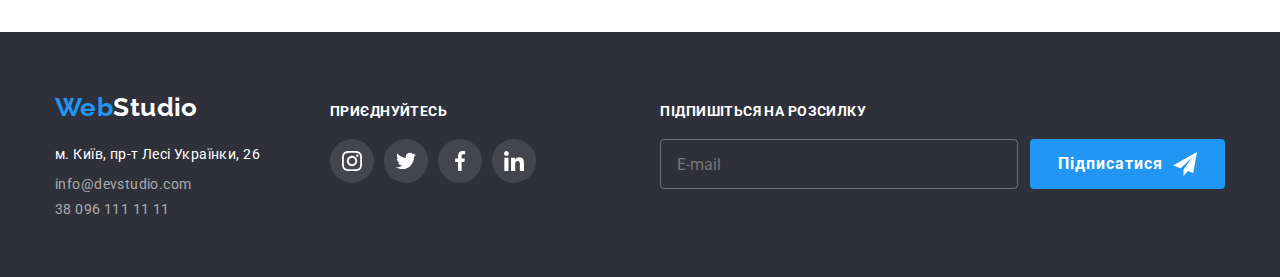
==== commit 79525e66: "validator" ====
--- a/portfolio.html
+++ b/portfolio.html
@@ -218,69 +218,67 @@
 <footer class="footer-fon">
     <div class="container foter-container">
     <div class="address-wrap">
-        
     <a href="/" class=logo-footer>
         <span class="web">Web</span><span class="studio-white">Studio</span>
     </a>
     <address>
-    <ul>
-        <li class="item-footer">
-            <a class="footer-google" href="https://goo.gl/maps/ibuLNQxGVC2uv8bN8">м. Київ, пр-т Лесі Українки, 26</a>
-        </li>
-        <li class="item-footer">
-            <a class="footer-text" href="mailto:info@devstudio.com">info@devstudio.com</a>
-        </li>
-        <li>
-            <a class="footer-text" href="tel:+380961111111">38 096 111 11 11</a>
-        </li>
-    </ul>  
-    </div>
+        <ul>
+            <li class="item-footer">
+                <a class="footer-google" href="https://goo.gl/maps/ibuLNQxGVC2uv8bN8">м. Київ, пр-т Лесі Українки, 26</a>
+            </li>
+            <li class="item-footer">
+                <a class="footer-text" href="mailto:info@devstudio.com">info@devstudio.com</a>
+            </li>
+            <li>
+                <a class="footer-text" href="tel:+380961111111">38 096 111 11 11</a>
+            </li>
+        </ul>
     </address>
-</div>
+    </div>
+    <div>
     <p class="benefits-footer">приєднуйтесь</p>
     <ul class="footer-soc-list">
+        <li class="footer-soc-item">
+        <a class="footer-soc-link" href="">
+            <svg width="20" height="20" class="footer-soc-icon">
+            <use href="./images/icons.svg#icon-instagram"></use>
+            </svg>
+        </a>
+    </li>
     <li class="footer-soc-item">
-    <a class="footer-soc-link" href="">
-        <svg width="20" height="20" class="footer-soc-icon">
-        <use href="./images/icons.svg#icon-instagram"></use>
-        </svg>
-    </a>
-</li>
-<li class="footer-soc-item">
-    <a class="footer-soc-link" href="">
-        <svg width="20" height="20" class="footer-soc-icon">
-            <use href="./images/icons.svg#icon-twittericon"></use>
-        </svg>
-    </a>
-</li>
-<li class="footer-soc-item">
-    <a class="footer-soc-link" href="">
-        <svg width="20" height="20" class="footer-soc-icon">
-            <use href="./images/icons.svg#icon-facebookicon"></use>
-        </svg>
-    </a>
-</li>
-<li class="footer-soc-item">
-    <a class="footer-soc-link" href="">
-        <svg width="20" height="20" class="footer-soc-icon">
-            <use href="./images/icons.svg#icon-linkedinicon"></use>
-        </svg>
-    </a>
-</li>
+        <a class="footer-soc-link" href="">
+            <svg width="20" height="20" class="footer-soc-icon">
+                <use href="./images/icons.svg#icon-twittericon"></use>
+            </svg>
+        </a>
+    </li>
+    <li class="footer-soc-item">
+        <a class="footer-soc-link" href="">
+            <svg width="20" height="20" class="footer-soc-icon">
+                <use href="./images/icons.svg#icon-facebookicon"></use>
+            </svg>
+        </a>
+    </li>
+    <li class="footer-soc-item">
+        <a class="footer-soc-link" href="">
+            <svg width="20" height="20" class="footer-soc-icon">
+                <use href="./images/icons.svg#icon-linkedinicon"></use>
+            </svg>
+        </a>
+    </li>
 </ul>
 </div>
-<form class="form-footer-input">
-        
-    <p class="label-footer">Підпишіться на розсилку</p>
-    <div class="input-flex">
-    <input class="footer-mail-input" type="text" placeholder="E-mail" name="mail-footer" required>
-            <button class="button-footer" type="button">Підписатися<svg class="icon-footer-button" width="24" height="24">
-                <use href="./images/icons.svg#icon-iconsend"></use>
-            </svg> 
-        </button>
-    </div>
-</form>
-</footer>
-<script src="./js/modal.js"></script>
+    <form class="form-footer-input">
+        <p class="label-footer">Підпишіться на розсилку</p>
+        <div class="input-flex">
+        <input class="footer-mail-input" type="text" placeholder="E-mail" name="mail-footer" required>
+                <button class="button-footer" type="button">Підписатися<svg class="icon-footer-button" width="24" height="24">
+                    <use href="./images/icons.svg#icon-iconsend"></use>
+                </svg> 
+            </button>
+        </div>
+        </div>
+        </form>
+    </footer>
 </body>
 </html>